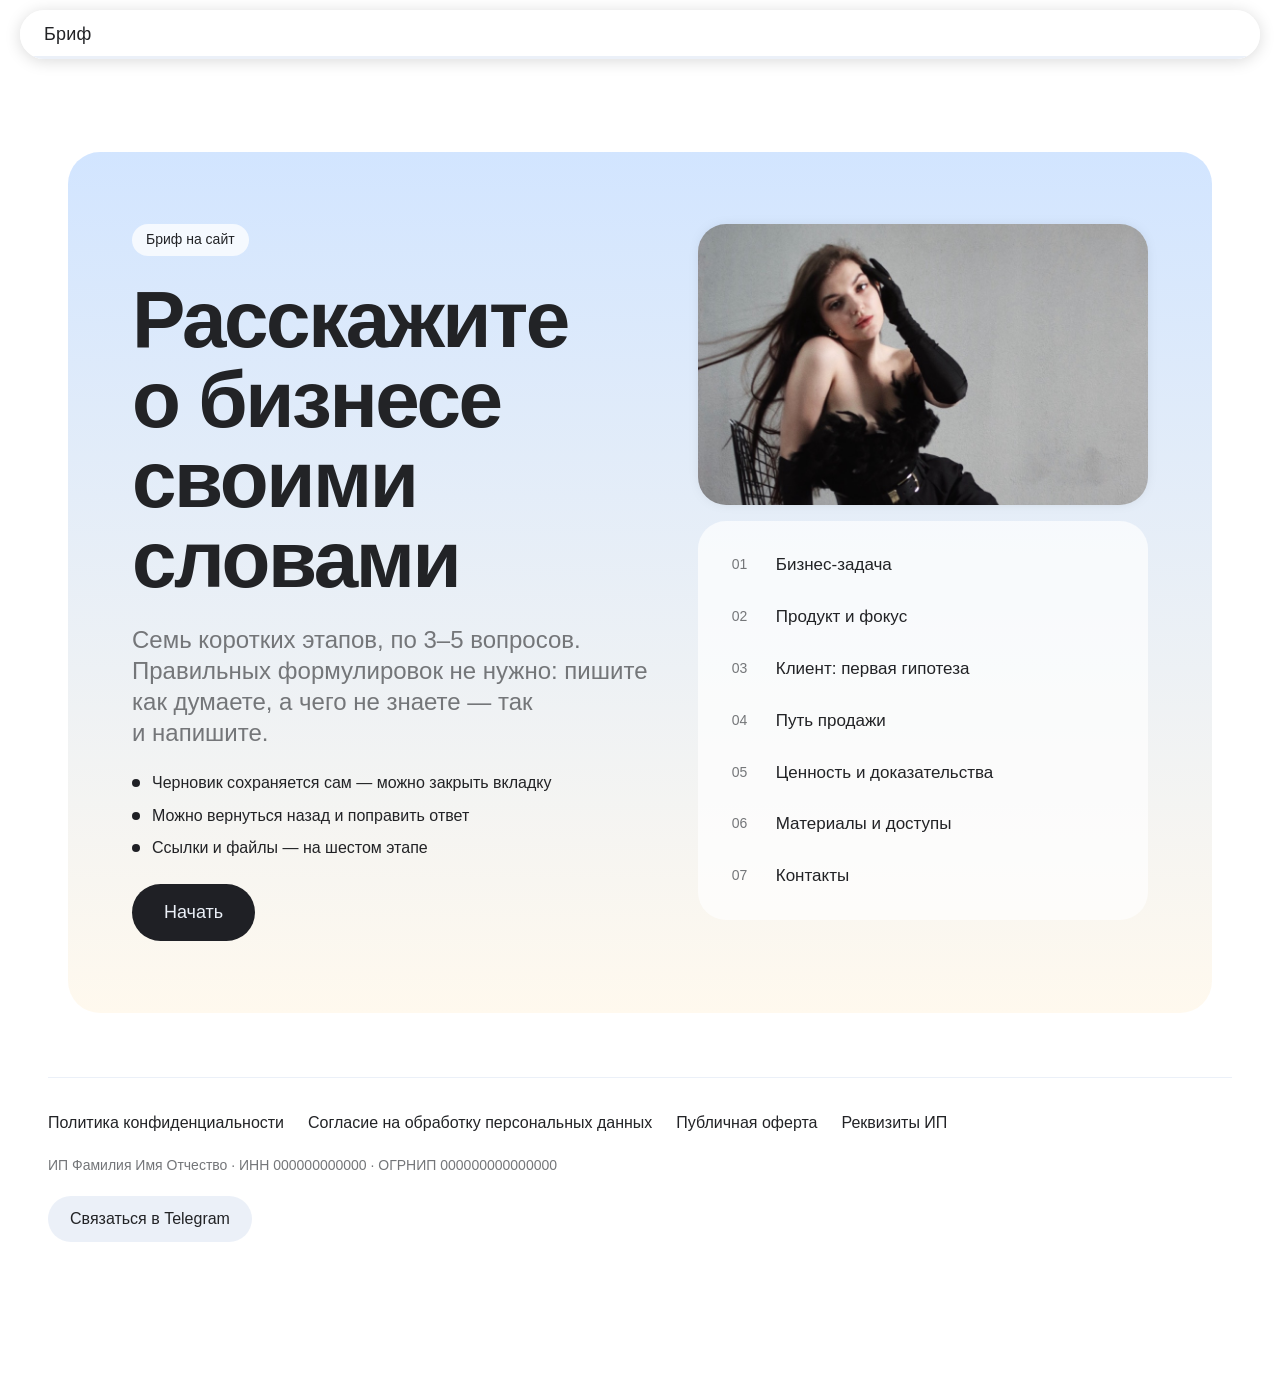
==== index.html @ bc011a4d "Бриф: первая версия" ====
<!doctype html>
<html lang="ru">
<head>
  <meta charset="utf-8">
  <meta name="viewport" content="width=device-width, initial-scale=1, viewport-fit=cover">
  <title>Бриф на сайт</title>
  <meta name="description" content="Пошаговый бриф: семь коротких этапов, черновик сохраняется автоматически.">
  <meta name="robots" content="noindex">
  <meta name="theme-color" content="#ffffff">
  <link rel="stylesheet" href="styles.css">
</head>
<body>

  <!-- Шапка-капсула: название, счётчик этапов, прогресс-бар -->
  <header class="topbar">
    <div class="topbar-inner">
      <a class="brand" href="#" id="brand">Бриф</a>
      <div class="counter" id="counter" aria-live="polite"></div>
      <div class="progress" aria-hidden="true"><i id="progressFill"></i></div>
    </div>
  </header>

  <main id="main">

    <!-- Экран 0: интро -->
    <section class="screen" id="screen-0" data-step="0">
      <div class="hero">
        <div class="hero-text">
          <p class="pill">Бриф на сайт</p>
          <h1 class="display">Расскажите о&nbsp;бизнесе своими словами</h1>
          <p class="lead">Семь коротких этапов, по&nbsp;3–5 вопросов. Правильных формулировок не&nbsp;нужно: пишите как думаете, а&nbsp;чего не&nbsp;знаете — так и&nbsp;напишите.</p>
          <ul class="perks">
            <li>Черновик сохраняется сам — можно закрыть вкладку</li>
            <li>Можно вернуться назад и поправить ответ</li>
            <li>Ссылки и файлы — на&nbsp;шестом этапе</li>
          </ul>
          <button class="btn btn-dark btn-lg" id="startBtn" type="button">Начать</button>
        </div>
        <div class="hero-side">
          <figure class="hero-photo"><img src="photos/intro.jpg" alt="" width="1000" height="1500"></figure>
          <ol class="hero-list" id="introList" aria-label="Этапы брифа"></ol>
        </div>
      </div>
    </section>

    <!-- Экраны 1…7 строятся из массива вопросов в app.js -->
    <div id="stagesMount"></div>

    <!-- Финальный экран -->
    <section class="screen" id="screen-final" hidden>
      <div class="final-grid">
        <figure class="final-photo" id="finalPhotoBox">
          <img id="finalPhoto" alt="">
        </figure>
        <div class="final-body">
          <h2 class="display" id="finalTitle" tabindex="-1">Спасибо!</h2>
          <p class="lead" id="finalLead"></p>
          <div class="notice notice-warn" id="finalWarn" hidden></div>
          <h3 class="steps-title">Что будет дальше</h3>
          <ol class="steps" id="finalSteps"></ol>
          <div class="actions">
            <a class="btn btn-dark btn-lg" id="tgBtn" href="#" target="_blank" rel="noopener">Написать в Telegram</a>
            <button class="btn btn-soft btn-lg" id="dlBtn" type="button">Скачать копию ответов</button>
          </div>
        </div>
      </div>
    </section>

  </main>

  <!-- Нижняя навигация: назад, точки-этапы, далее -->
  <nav class="bottombar" id="bottombar" hidden aria-label="Навигация по этапам">
    <div class="bottombar-inner">
      <button class="btn btn-soft" id="backBtn" type="button">Назад</button>
      <div class="dots" id="dots"></div>
      <button class="btn btn-dark" id="nextBtn" type="button">Далее</button>
    </div>
  </nav>

  <!-- Подвал: документы, реквизиты, связь (наполняется из SITE в app.js) -->
  <footer class="footer">
    <div class="footer-inner">
      <ul class="footer-links" id="footerLinks"></ul>
      <p class="footer-req" id="footerReq"></p>
      <a class="btn btn-soft" id="footerTg" href="#" target="_blank" rel="noopener">Связаться в&nbsp;Telegram</a>
    </div>
  </footer>

  <div class="toast" id="toast" role="status" aria-live="polite"></div>

  <script src="config.js"></script>
  <script src="app.js"></script>
</body>
</html>
---- styles.css ----
/* ============================================================
   Бриф — стили. Основа: токены в духе Bevel
   (белый холст, чёрные пилюли, мягкие голубые поверхности).
   ============================================================ */

:root {
  /* Цвета */
  --paper: #ffffff;
  --charcoal: #1f2025;
  --ink: #222326;
  --cloud: #ebf0f8;
  --cloud-deep: #d9e1ee;
  --gray: #747679;
  --gold: #ffca00;
  --coral: #ffab94;
  --coral-soft: #fff0ec;
  --green: #31ce01;
  --sky: linear-gradient(#d2e5ff, #fff9ee);

  /* Типографика */
  --font: -apple-system, BlinkMacSystemFont, Inter, "Segoe UI", Roboto, sans-serif;

  /* Форма */
  --r-card: 28px;
  --r-field: 24px;
  --r-pill: 128px;
  --shadow-float: rgba(0, 0, 0, 0.15) 0 2px 16px 0;
  --shadow-soft: rgba(0, 0, 0, 0.25) 0 0 16px -8px;

  /* Отступы страницы (растут с шириной) */
  --gutter: 20px;
  --top-offset: 96px;
  --ease: cubic-bezier(.22, .8, .26, 1);
}

*, *::before, *::after { box-sizing: border-box; }
html { -webkit-text-size-adjust: 100%; scroll-behavior: smooth; }
body {
  margin: 0;
  font-family: var(--font);
  font-size: 18px;
  line-height: 1.4;
  color: var(--ink);
  background: var(--paper);
  -webkit-font-smoothing: antialiased;
}
h1, h2, h3, p, ul, ol, figure { margin: 0; padding: 0; }
ul, ol { list-style: none; }
button, input, textarea { font: inherit; color: inherit; }
img { display: block; max-width: 100%; }
[hidden] { display: none !important; }

:focus-visible { outline: 2px solid var(--ink); outline-offset: 3px; }

/* ---------- Типографика ---------- */
.display {
  font-weight: 600;
  font-size: clamp(44px, 11vw, 80px);
  line-height: 1;
  letter-spacing: -0.03em;
}
.lead {
  font-size: clamp(18px, 2vw, 24px);
  line-height: 1.3;
  color: var(--gray);
}
.pill {
  display: inline-block;
  padding: 6px 14px;
  border-radius: var(--r-pill);
  background: rgba(255, 255, 255, .75);
  font-size: 14px;
  font-weight: 500;
  color: var(--ink);
}

/* ---------- Кнопки-пилюли ---------- */
.btn {
  display: inline-flex;
  align-items: center;
  justify-content: center;
  gap: 8px;
  padding: 12px 22px;
  border: 0;
  border-radius: var(--r-pill);
  font-size: 16px;
  font-weight: 500;
  line-height: 1.4;
  text-decoration: none;
  cursor: pointer;
  white-space: nowrap;
  transition: transform .25s var(--ease), background-color .25s var(--ease), opacity .25s var(--ease);
}
.btn:active { transform: scale(.97); }
.btn-dark { background: var(--charcoal); color: var(--cloud); }
.btn-dark:hover { background: #33343b; }
.btn-soft { background: var(--cloud); color: var(--ink); }
.btn-soft:hover { background: var(--cloud-deep); }
.btn-lg { padding: 16px 32px; font-size: 18px; }
.btn[disabled] { opacity: .55; cursor: progress; }
.btn[aria-disabled="true"] { opacity: .5; }

/* ---------- Шапка ---------- */
.topbar {
  position: fixed;
  z-index: 30;
  top: max(10px, env(safe-area-inset-top));
  left: 0; right: 0;
  padding: 0 12px;
  pointer-events: none;
}
.topbar-inner {
  position: relative;
  display: flex;
  align-items: center;
  justify-content: space-between;
  gap: 16px;
  max-width: 1240px;
  margin: 0 auto;
  padding: 12px 24px;
  border-radius: 32px;
  background: rgba(255, 255, 255, .82);
  -webkit-backdrop-filter: blur(16px);
  backdrop-filter: blur(16px);
  box-shadow: var(--shadow-float);
  overflow: hidden;
  pointer-events: auto;
}
.brand {
  font-size: 18px;
  font-weight: 500;
  letter-spacing: .01em;
  color: var(--ink);
  text-decoration: none;
}
.counter {
  font-size: 16px;
  font-weight: 500;
  font-variant-numeric: tabular-nums;
  color: var(--gray);
}
.counter b { color: var(--ink); font-weight: 600; }
.progress {
  position: absolute;
  left: 0; right: 0; bottom: 0;
  height: 3px;
  background: var(--cloud);
}
.progress i {
  display: block;
  height: 100%;
  width: 0;
  background: var(--charcoal);
  border-radius: 0 3px 3px 0;
  transition: width .5s var(--ease);
}

/* ---------- Экраны ---------- */
main { padding-top: var(--top-offset); }
.screen {
  padding: 24px var(--gutter) 40px;
  max-width: 1240px;
  margin: 0 auto;
}
.screen.is-entering { animation: screenIn .45s var(--ease); }
@keyframes screenIn {
  from { opacity: 0; transform: translateY(14px); }
  to   { opacity: 1; transform: none; }
}

/* ---------- Интро ---------- */
.hero {
  display: grid;
  gap: 32px;
  padding: 32px 24px;
  border-radius: 32px;
  background: var(--sky);
}
.hero-text { display: flex; flex-direction: column; align-items: flex-start; gap: 24px; }
.perks { display: grid; gap: 10px; font-size: 16px; color: var(--ink); }
.perks li { display: flex; gap: 12px; align-items: baseline; }
.perks li::before {
  content: "";
  flex: none;
  width: 8px; height: 8px;
  border-radius: 50%;
  background: var(--charcoal);
  transform: translateY(-1px);
}
.hero-side { display: grid; gap: 16px; align-self: start; }
.hero-photo {
  aspect-ratio: 16 / 10;
  border-radius: var(--r-card);
  overflow: hidden;
  box-shadow: var(--shadow-soft);
}
.hero-photo img { width: 100%; height: 100%; object-fit: cover; object-position: 30% 20%; }
.hero-list {
  display: grid;
  gap: 4px;
  align-self: start;
  padding: 16px;
  border-radius: var(--r-card);
  background: rgba(255, 255, 255, .7);
}
.hero-list li { list-style: none; }
.hero-list button {
  display: flex;
  align-items: center;
  gap: 16px;
  width: 100%;
  padding: 12px 14px;
  border: 0;
  border-radius: 18px;
  background: transparent;
  text-align: left;
  font-size: 17px;
  font-weight: 500;
  cursor: pointer;
  transition: background-color .25s var(--ease);
}
.hero-list button:hover { background: var(--cloud); }
.hero-list .n {
  flex: none;
  min-width: 28px;
  font-size: 14px;
  font-variant-numeric: tabular-nums;
  color: var(--gray);
}

/* ---------- Этап ---------- */
.stage-grid { display: grid; gap: 24px; }
.stage-side .s-num {
  display: flex;
  align-items: baseline;
  gap: 8px;
  font-size: 16px;
  font-weight: 500;
  color: var(--gray);
  font-variant-numeric: tabular-nums;
}
.stage-side .s-num b { font-size: 16px; color: var(--ink); font-weight: 600; }
.stage-side .s-title {
  margin-top: 8px;
  font-weight: 600;
  font-size: clamp(34px, 8.5vw, 56px);
  line-height: 1;
  letter-spacing: -0.03em;
  outline: none;
}
.stage-side .s-desc {
  margin-top: 16px;
  font-size: 18px;
  line-height: 1.4;
  color: var(--gray);
}

.stage-fields { display: grid; gap: 32px; max-width: 700px; width: 100%; }

/* ---------- Поля ---------- */
.field-label {
  display: flex;
  flex-wrap: wrap;
  align-items: center;
  gap: 4px 10px;
  font-size: 21px;
  font-weight: 600;
  line-height: 1.2;
  letter-spacing: -0.01em;
}
.badge {
  display: inline-flex;
  align-items: center;
  padding: 3px 10px;
  border-radius: var(--r-pill);
  background: var(--gold);
  color: var(--ink);
  font-size: 12px;
  font-weight: 600;
  letter-spacing: .02em;
  text-transform: uppercase;
  line-height: 1.2;
}
.req {
  font-size: 13px;
  font-weight: 400;
  color: var(--gray);
  letter-spacing: 0;
}
.hint {
  margin-top: 8px;
  font-size: 16px;
  line-height: 1.4;
  color: var(--gray);
}
.control {
  display: block;
  width: 100%;
  margin-top: 14px;
  padding: 20px 22px;
  border: 2px solid transparent;
  border-radius: var(--r-field);
  background: var(--cloud);
  font-size: 18px;
  line-height: 1.5;
  resize: none;
  transition: background-color .25s var(--ease), border-color .25s var(--ease);
}
textarea.control {
  min-height: 168px;
  overflow: hidden;           /* поле растёт, внутренней прокрутки нет */
}
input.control { min-height: 64px; padding-top: 14px; padding-bottom: 14px; }
.control::placeholder { color: #9a9ca0; }
.control:hover { background: #e4eaf4; }
.control:focus {
  outline: none;
  background: var(--paper);
  border-color: var(--ink);
}

.field.invalid .control { background: var(--coral-soft); border-color: var(--coral); }
.err {
  display: none;
  margin-top: 8px;
  font-size: 14px;
  font-weight: 500;
  color: #c2431f;
}
.field.invalid .err { display: block; }
.field.invalid .consent-box { outline: 2px solid var(--coral); background: var(--coral-soft); }

/* ---------- Файлы ---------- */
.drop {
  display: flex;
  flex-direction: column;
  align-items: center;
  justify-content: center;
  gap: 6px;
  min-height: 160px;
  margin-top: 14px;
  padding: 24px;
  border-radius: var(--r-field);
  background: var(--cloud);
  outline: 2px dashed #b9c4d8;
  outline-offset: -10px;
  text-align: center;
  cursor: pointer;
  transition: background-color .25s var(--ease), outline-color .25s var(--ease);
}
.drop:hover, .drop.over { background: #e1e9f6; outline-color: var(--ink); }
.drop strong { font-size: 18px; font-weight: 600; }
.drop span { font-size: 14px; color: var(--gray); }
.drop input { display: none; }
.files { display: grid; gap: 8px; margin-top: 12px; }
.file {
  display: flex;
  align-items: center;
  gap: 12px;
  padding: 10px 10px 10px 18px;
  border-radius: 18px;
  background: var(--cloud);
  animation: screenIn .3s var(--ease);
}
.file .fn { flex: 1; min-width: 0; overflow: hidden; text-overflow: ellipsis; white-space: nowrap; font-size: 16px; font-weight: 500; }
.file .fs { flex: none; font-size: 14px; color: var(--gray); font-variant-numeric: tabular-nums; }
.file button {
  flex: none;
  width: 36px; height: 36px;
  border: 0;
  border-radius: 50%;
  background: var(--paper);
  font-size: 20px;
  line-height: 1;
  cursor: pointer;
  transition: background-color .25s var(--ease);
}
.file button:hover { background: var(--coral-soft); }
.file-note { margin-top: 10px; font-size: 14px; color: #c2431f; }
.file-note.soft { color: var(--gray); }

/* ---------- Согласие ---------- */
.consent-box {
  display: flex;
  gap: 16px;
  align-items: flex-start;
  padding: 20px 22px;
  border-radius: var(--r-field);
  background: var(--cloud);
  cursor: pointer;
}
.consent-box input {
  flex: none;
  appearance: none;
  -webkit-appearance: none;
  width: 26px; height: 26px;
  margin: 1px 0 0;
  border-radius: 9px;
  background: var(--paper);
  border: 2px solid #b9c4d8;
  display: grid;
  place-content: center;
  cursor: pointer;
  transition: background-color .2s var(--ease), border-color .2s var(--ease);
}
.consent-box input::after {
  content: "";
  width: 12px; height: 7px;
  border-left: 3px solid var(--cloud);
  border-bottom: 3px solid var(--cloud);
  transform: rotate(-45deg) scale(0);
  margin-top: -3px;
  transition: transform .2s var(--ease);
}
.consent-box input:checked { background: var(--charcoal); border-color: var(--charcoal); }
.consent-box input:checked::after { transform: rotate(-45deg) scale(1); }
.consent-text { font-size: 16px; line-height: 1.45; }
.consent-text a { color: var(--ink); text-underline-offset: 3px; }

/* ---------- Уведомления ---------- */
.notice {
  padding: 18px 22px;
  border-radius: var(--r-field);
  font-size: 16px;
  line-height: 1.45;
}
.notice-error { background: var(--coral-soft); }
.notice-warn { background: #fff6d6; }
.notice .row { display: flex; flex-wrap: wrap; gap: 10px; margin-top: 14px; }
.notice b { font-weight: 600; }

.toast {
  position: fixed;
  z-index: 50;
  left: 50%;
  top: calc(max(10px, env(safe-area-inset-top)) + 70px);
  transform: translate(-50%, -12px);
  padding: 12px 22px;
  border-radius: var(--r-pill);
  background: var(--charcoal);
  color: var(--cloud);
  font-size: 15px;
  font-weight: 500;
  text-align: center;
  width: max-content;
  max-width: calc(100vw - 32px);
  opacity: 0;
  pointer-events: none;
  transition: opacity .35s var(--ease), transform .35s var(--ease);
}
.toast.show { opacity: 1; transform: translate(-50%, 0); }

/* ---------- Нижняя навигация ---------- */
.bottombar {
  position: fixed;
  z-index: 30;
  left: 0; right: 0;
  bottom: max(10px, env(safe-area-inset-bottom));
  padding: 0 12px;
  pointer-events: none;
}
.bottombar-inner {
  display: flex;
  align-items: center;
  justify-content: space-between;
  gap: 12px;
  max-width: 640px;
  margin: 0 auto;
  padding: 8px;
  border-radius: 32px;
  background: rgba(255, 255, 255, .86);
  -webkit-backdrop-filter: blur(16px);
  backdrop-filter: blur(16px);
  box-shadow: var(--shadow-float);
  pointer-events: auto;
}
.bottombar .btn { padding: 12px 20px; }
.dots { display: flex; align-items: center; gap: 6px; }
.dot {
  width: 10px; height: 10px;
  padding: 0;
  border: 0;
  border-radius: 10px;
  background: var(--cloud-deep);
  cursor: pointer;
  position: relative;
  transition: width .35s var(--ease), background-color .25s var(--ease);
}
.dot::after { content: ""; position: absolute; inset: -8px -3px; }   /* больше зона нажатия */
.dot.done { background: #8d93a1; }
.dot.current { width: 28px; background: var(--charcoal); }

/* ---------- Финал ---------- */
.final-grid { display: grid; gap: 28px; }
.final-photo {
  aspect-ratio: 4 / 3;      /* на телефоне ниже, чтобы «Спасибо!» было видно сразу */
  max-height: 560px;
  border-radius: 32px;
  overflow: hidden;
  background: var(--sky);
  box-shadow: var(--shadow-soft);
}
.final-photo img { width: 100%; height: 100%; object-fit: cover; }
/* Пока фото нет — мягкая «небесная» карточка с галочкой, экран не выглядит пустым */
.final-photo.no-img img { display: none; }
.final-photo.no-img { display: grid; place-content: center; }
.final-photo.no-img::after {
  content: "✓";
  display: grid;
  place-content: center;
  width: 112px; height: 112px;
  border-radius: 50%;
  background: var(--charcoal);
  color: var(--cloud);
  font-size: 56px;
  font-weight: 600;
}
.final-body { display: flex; flex-direction: column; align-items: flex-start; gap: 20px; outline: none; }
.steps-title { margin-top: 12px; font-size: 24px; font-weight: 600; letter-spacing: -0.01em; }
.steps { display: grid; gap: 12px; counter-reset: s; width: 100%; max-width: 560px; }
.steps li {
  display: flex;
  gap: 16px;
  align-items: flex-start;
  padding: 16px 20px;
  border-radius: 20px;
  background: var(--cloud);
  font-size: 17px;
  line-height: 1.35;
}
.steps li::before {
  counter-increment: s;
  content: counter(s);
  flex: none;
  display: grid;
  place-content: center;
  width: 28px; height: 28px;
  border-radius: 50%;
  background: var(--charcoal);
  color: var(--cloud);
  font-size: 14px;
  font-weight: 600;
}
.actions { display: flex; flex-wrap: wrap; gap: 12px; margin-top: 8px; }

/* ---------- Подвал ---------- */
.footer { padding: 24px var(--gutter) 150px; }
.footer-inner {
  display: flex;
  flex-direction: column;
  align-items: flex-start;
  gap: 20px;
  max-width: 1240px;
  margin: 0 auto;
  padding-top: 32px;
  border-top: 1px solid var(--cloud);
}
.footer-links { display: flex; flex-wrap: wrap; gap: 10px 24px; }
.footer-links a { font-size: 16px; font-weight: 500; color: var(--ink); text-decoration: none; }
.footer-links a:hover { text-decoration: underline; text-underline-offset: 4px; }
.footer-req { font-size: 14px; line-height: 1.5; color: var(--gray); max-width: 640px; }

/* ============================================================
   ПЛАНШЕТ: от 700px — две колонки на интро и финале
   ============================================================ */
@media (min-width: 700px) {
  :root { --gutter: 32px; --top-offset: 104px; }
  .hero { grid-template-columns: 1.15fr 1fr; gap: 48px; padding: 56px 48px; align-items: center; }
  .final-grid { grid-template-columns: minmax(260px, 5fr) 6fr; gap: 48px; align-items: center; }
  .final-photo { aspect-ratio: 4 / 5; max-height: 620px; }
  .stage-side .s-desc { max-width: 520px; }
}

/* ============================================================
   ДЕСКТОП: от 1024px — две колонки на каждом этапе,
   слева липкая колонка с номером, названием и описанием
   ============================================================ */
@media (min-width: 1024px) {
  :root { --gutter: 48px; --top-offset: 120px; }
  .screen { padding-top: 32px; }
  .stage-grid {
    grid-template-columns: minmax(280px, 380px) minmax(0, 700px);
    justify-content: space-between;
    gap: 80px;
    align-items: start;
  }
  .stage-side {
    position: sticky;
    top: 120px;
    align-self: start;
  }
  .stage-side .s-title { font-size: clamp(44px, 4.2vw, 60px); }
  .field-label { font-size: 22px; }
  .hero { padding: 72px 64px; }
  .hero-list { padding: 20px; }
}

/* ============================================================
   ШИРОКИЙ: от 1440px — больше воздуха, шире левая колонка
   ============================================================ */
@media (min-width: 1440px) {
  :root { --gutter: 64px; --top-offset: 136px; }
  .topbar-inner, .screen, .footer-inner { max-width: 1360px; }
  .stage-grid { grid-template-columns: minmax(360px, 440px) minmax(0, 720px); gap: 96px; }
  .stage-side { top: 136px; }
  .stage-side .s-title { font-size: 64px; letter-spacing: -0.03em; }
  .stage-side .s-desc { font-size: 20px; }
  .stage-fields { gap: 40px; }
  .hero { padding: 96px 96px; }
}

/* Узкие телефоны */
@media (max-width: 380px) {
  .bottombar .btn { padding: 12px 16px; }
  .dots { gap: 4px; }
  .dot { width: 8px; height: 8px; }
  .dot.current { width: 22px; }
}

@media (prefers-reduced-motion: reduce) {
  html { scroll-behavior: auto; }
  *, *::before, *::after { animation: none !important; transition: none !important; }
}
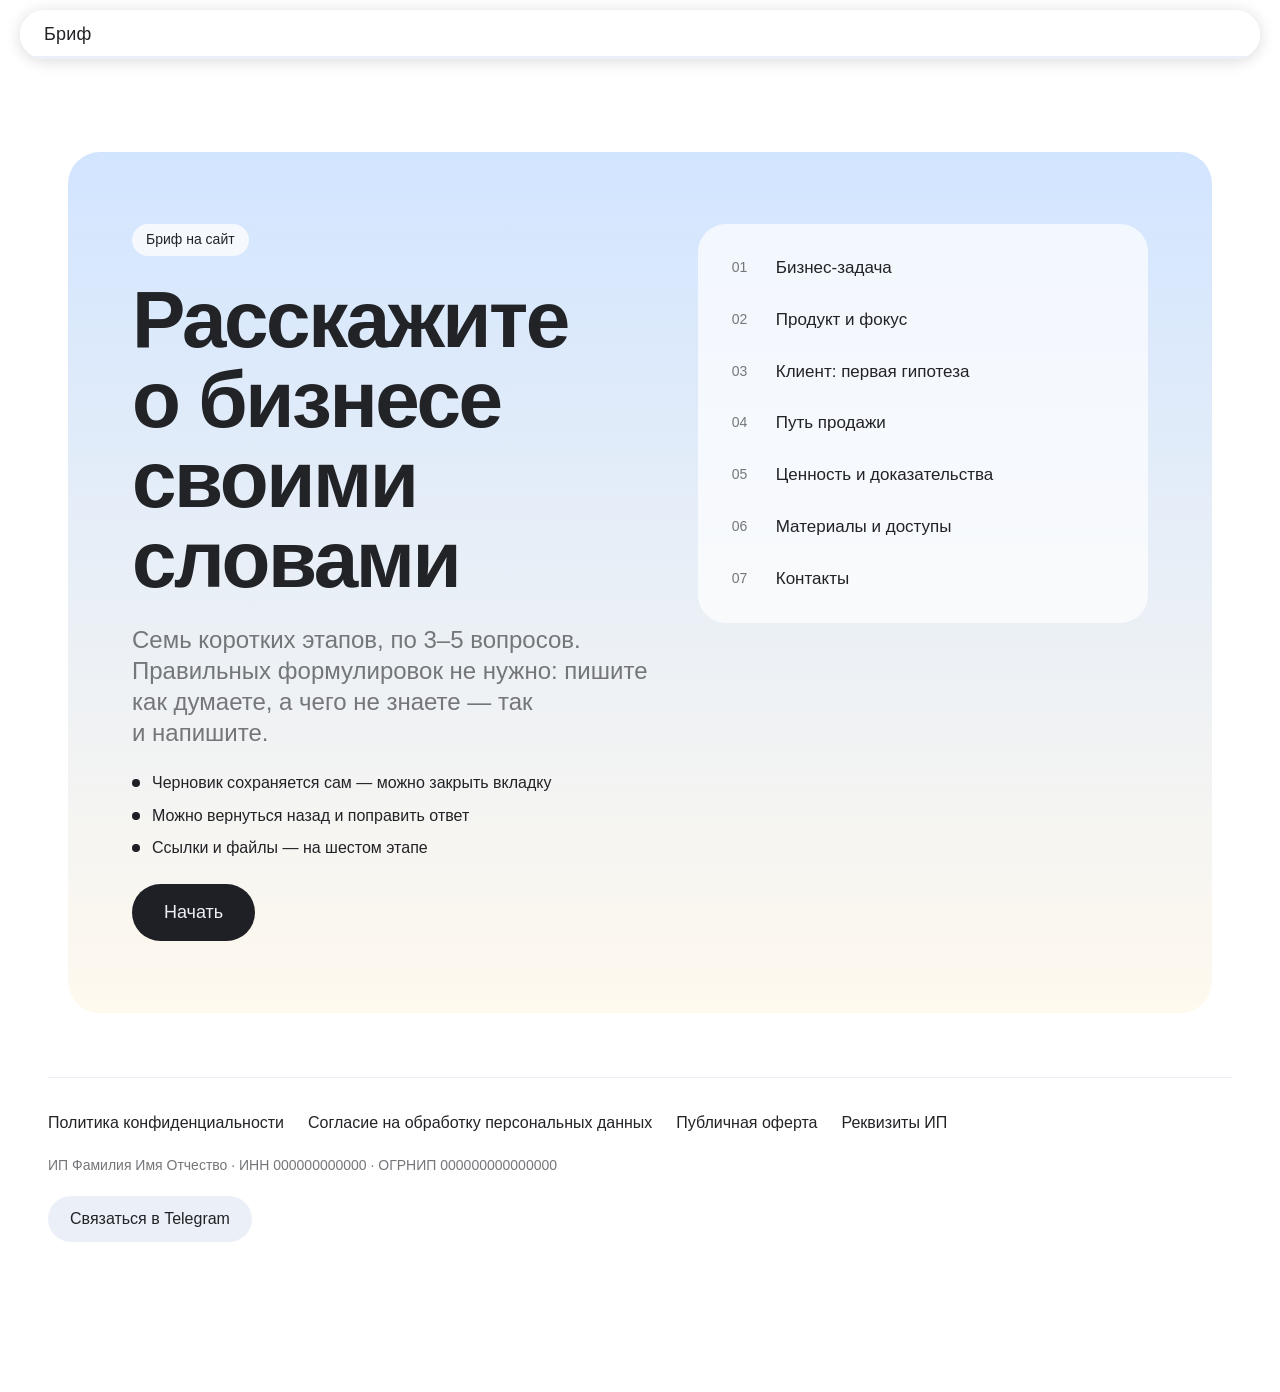
==== commit c351441c: "Убрано фото с первого экрана" ====
--- a/index.html
+++ b/index.html
@@ -37,7 +37,6 @@
           <button class="btn btn-dark btn-lg" id="startBtn" type="button">Начать</button>
         </div>
         <div class="hero-side">
-          <figure class="hero-photo"><img src="photos/intro.jpg" alt="" width="1000" height="1500"></figure>
           <ol class="hero-list" id="introList" aria-label="Этапы брифа"></ol>
         </div>
       </div>
--- a/styles.css
+++ b/styles.css
@@ -188,13 +188,6 @@
   transform: translateY(-1px);
 }
 .hero-side { display: grid; gap: 16px; align-self: start; }
-.hero-photo {
-  aspect-ratio: 16 / 10;
-  border-radius: var(--r-card);
-  overflow: hidden;
-  box-shadow: var(--shadow-soft);
-}
-.hero-photo img { width: 100%; height: 100%; object-fit: cover; object-position: 30% 20%; }
 .hero-list {
   display: grid;
   gap: 4px;
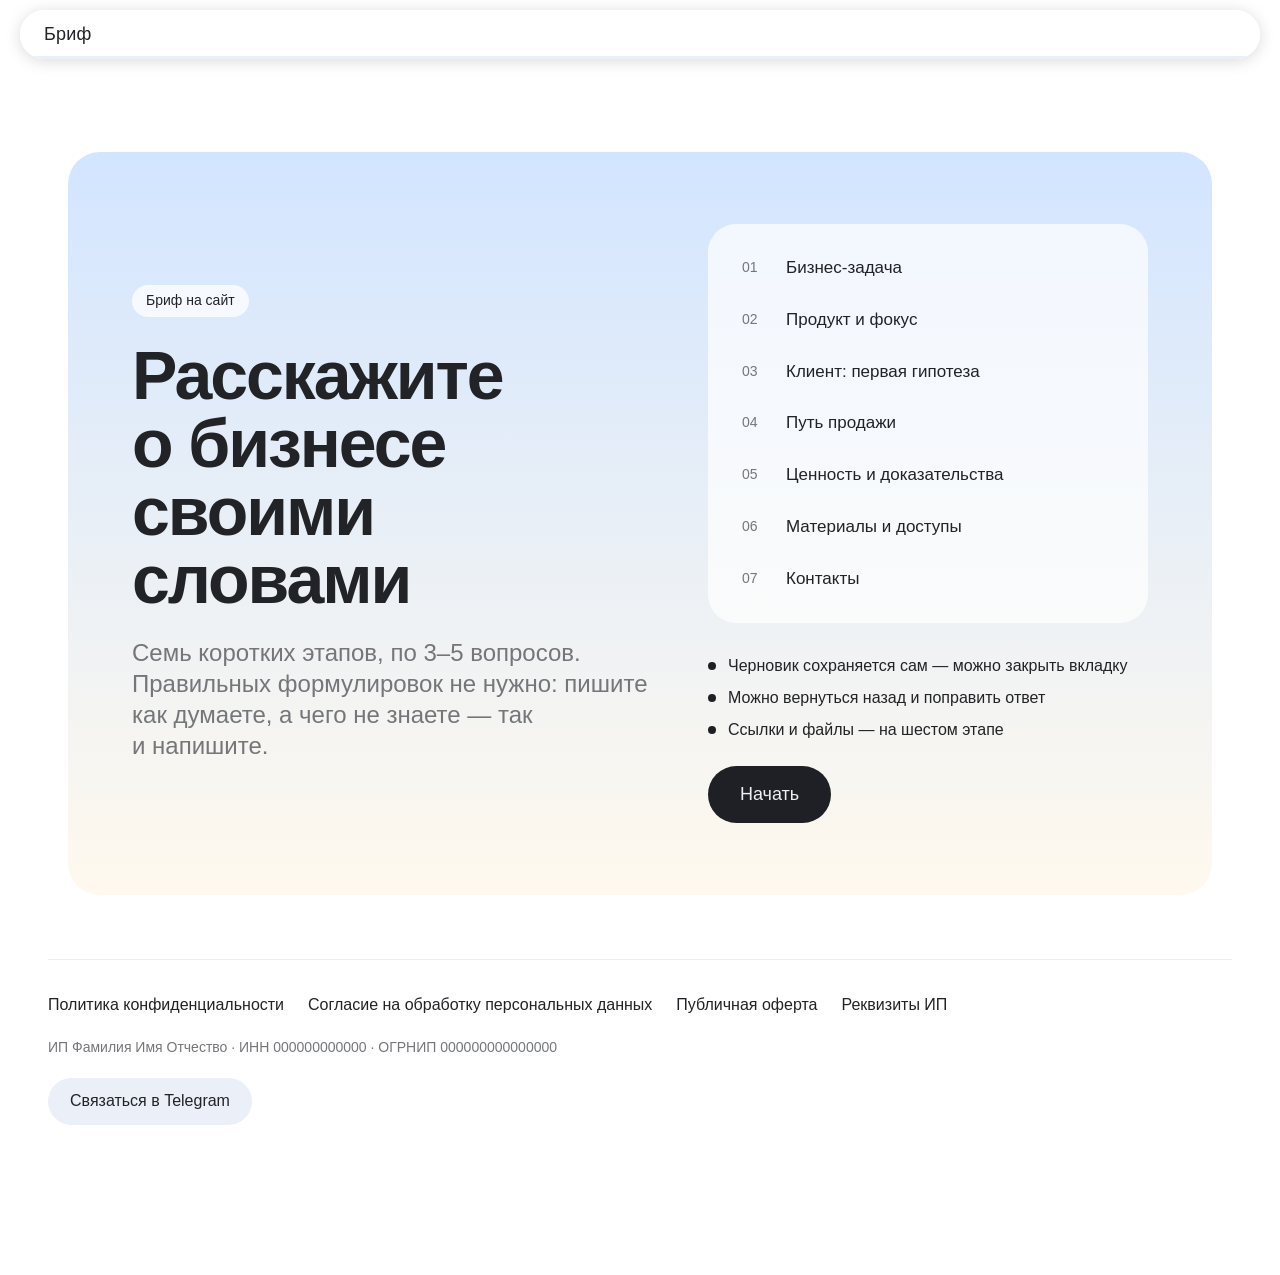
==== commit 3db8a1d3: "Баланс первого экрана: кнопка и пункты под списком, заголовок компактнее" ====
--- a/index.html
+++ b/index.html
@@ -26,18 +26,18 @@
     <section class="screen" id="screen-0" data-step="0">
       <div class="hero">
         <div class="hero-text">
-          <p class="pill">Бриф на сайт</p>
+          <p class="pill">Бриф на&nbsp;сайт</p>
           <h1 class="display">Расскажите о&nbsp;бизнесе своими словами</h1>
           <p class="lead">Семь коротких этапов, по&nbsp;3–5 вопросов. Правильных формулировок не&nbsp;нужно: пишите как думаете, а&nbsp;чего не&nbsp;знаете — так и&nbsp;напишите.</p>
+        </div>
+        <ol class="hero-list" id="introList" aria-label="Этапы брифа"></ol>
+        <div class="hero-actions">
           <ul class="perks">
             <li>Черновик сохраняется сам — можно закрыть вкладку</li>
             <li>Можно вернуться назад и поправить ответ</li>
             <li>Ссылки и файлы — на&nbsp;шестом этапе</li>
           </ul>
           <button class="btn btn-dark btn-lg" id="startBtn" type="button">Начать</button>
-        </div>
-        <div class="hero-side">
-          <ol class="hero-list" id="introList" aria-label="Этапы брифа"></ol>
         </div>
       </div>
     </section>
--- a/styles.css
+++ b/styles.css
@@ -171,6 +171,7 @@
 /* ---------- Интро ---------- */
 .hero {
   display: grid;
+  grid-template-areas: "text" "actions" "list";
   gap: 32px;
   padding: 32px 24px;
   border-radius: 32px;
@@ -187,7 +188,9 @@
   background: var(--charcoal);
   transform: translateY(-1px);
 }
-.hero-side { display: grid; gap: 16px; align-self: start; }
+.hero-actions { grid-area: actions; display: flex; flex-direction: column; align-items: flex-start; gap: 24px; }
+.hero-text { grid-area: text; align-self: center; }
+.hero-list { grid-area: list; }
 .hero-list {
   display: grid;
   gap: 4px;
@@ -558,7 +561,8 @@
    ============================================================ */
 @media (min-width: 700px) {
   :root { --gutter: 32px; --top-offset: 104px; }
-  .hero { grid-template-columns: 1.15fr 1fr; gap: 48px; padding: 56px 48px; align-items: center; }
+  .hero { grid-template-columns: 1.2fr 1fr; grid-template-areas: "text list" "text actions"; gap: 32px 48px; padding: 56px 48px; align-items: start; }
+  .hero .display { font-size: clamp(44px, 6vw, 68px); }
   .final-grid { grid-template-columns: minmax(260px, 5fr) 6fr; gap: 48px; align-items: center; }
   .final-photo { aspect-ratio: 4 / 5; max-height: 620px; }
   .stage-side .s-desc { max-width: 520px; }
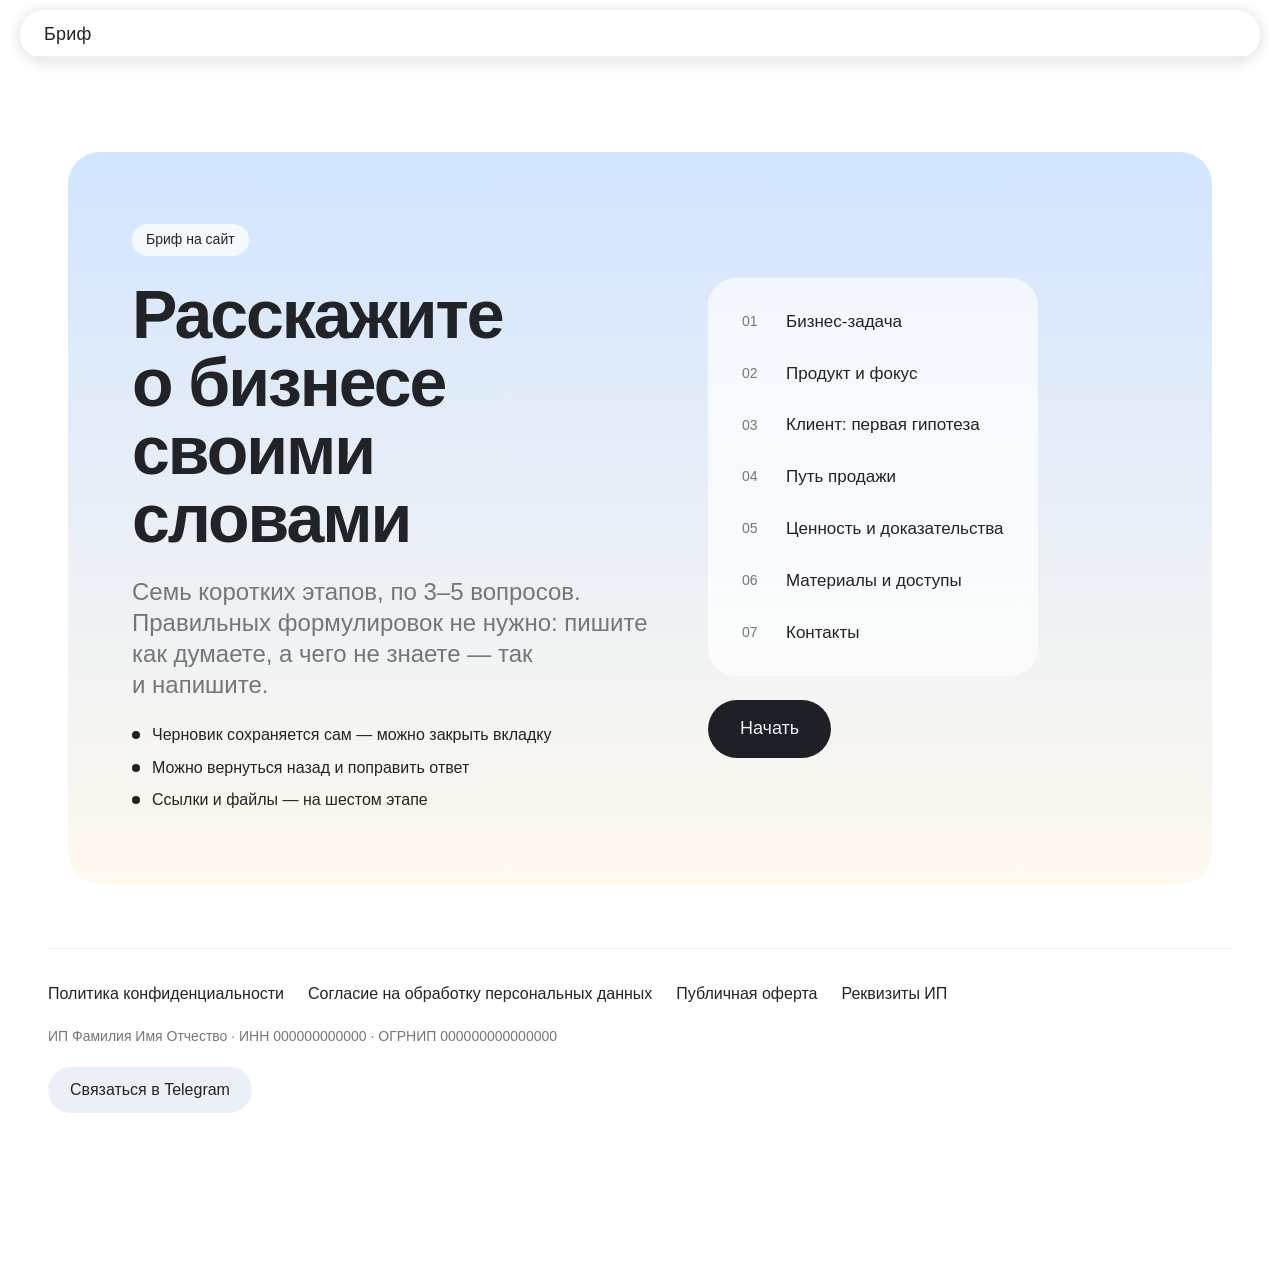
==== commit c659a955: "Пункты влево, половины первого экрана одной высоты" ====
--- a/index.html
+++ b/index.html
@@ -29,15 +29,17 @@
           <p class="pill">Бриф на&nbsp;сайт</p>
           <h1 class="display">Расскажите о&nbsp;бизнесе своими словами</h1>
           <p class="lead">Семь коротких этапов, по&nbsp;3–5 вопросов. Правильных формулировок не&nbsp;нужно: пишите как думаете, а&nbsp;чего не&nbsp;знаете — так и&nbsp;напишите.</p>
-        </div>
-        <ol class="hero-list" id="introList" aria-label="Этапы брифа"></ol>
-        <div class="hero-actions">
           <ul class="perks">
             <li>Черновик сохраняется сам — можно закрыть вкладку</li>
             <li>Можно вернуться назад и поправить ответ</li>
             <li>Ссылки и файлы — на&nbsp;шестом этапе</li>
           </ul>
-          <button class="btn btn-dark btn-lg" id="startBtn" type="button">Начать</button>
+        </div>
+        <div class="hero-side">
+          <ol class="hero-list" id="introList" aria-label="Этапы брифа"></ol>
+          <div class="hero-actions">
+            <button class="btn btn-dark btn-lg" id="startBtn" type="button">Начать</button>
+          </div>
         </div>
       </div>
     </section>
--- a/styles.css
+++ b/styles.css
@@ -188,8 +188,9 @@
   background: var(--charcoal);
   transform: translateY(-1px);
 }
-.hero-actions { grid-area: actions; display: flex; flex-direction: column; align-items: flex-start; gap: 24px; }
-.hero-text { grid-area: text; align-self: center; }
+.hero-side { display: contents; }
+.hero-actions { grid-area: actions; display: flex; }
+.hero-text { grid-area: text; }
 .hero-list { grid-area: list; }
 .hero-list {
   display: grid;
@@ -561,7 +562,11 @@
    ============================================================ */
 @media (min-width: 700px) {
   :root { --gutter: 32px; --top-offset: 104px; }
-  .hero { grid-template-columns: 1.2fr 1fr; grid-template-areas: "text list" "text actions"; gap: 32px 48px; padding: 56px 48px; align-items: start; }
+  .hero { grid-template-columns: 1.2fr 1fr; grid-template-areas: "text side"; gap: 48px; padding: 56px 48px; align-items: stretch; }
+  /* обе половины одной высоты, содержимое по центру на одном уровне */
+  .hero-text { display: flex; flex-direction: column; justify-content: center; }
+  .hero-side { display: flex; flex-direction: column; justify-content: center; gap: 24px; grid-area: side; }
+  .hero-list { margin: 0; }
   .hero .display { font-size: clamp(44px, 6vw, 68px); }
   .final-grid { grid-template-columns: minmax(260px, 5fr) 6fr; gap: 48px; align-items: center; }
   .final-photo { aspect-ratio: 4 / 5; max-height: 620px; }
